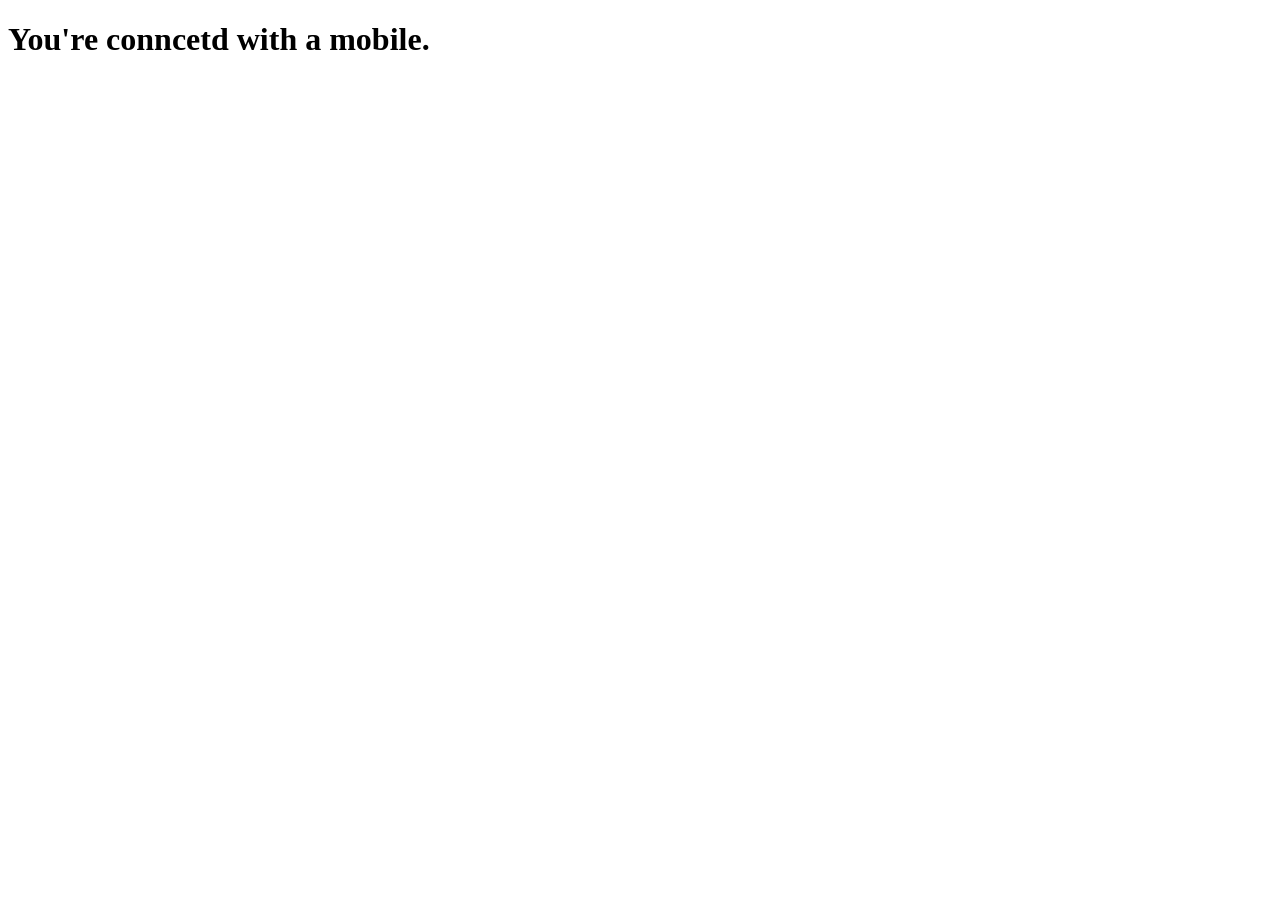
==== frontend/mobile/index.html @ 247cf0d7 "Add files via upload" ====
<!DOCTYPE html>
<html lang="en">
<head>
    <meta charset="UTF-8">
    <meta name="viewport" content="width=device-width, initial-scale=1.0">
    <title>Document</title>
</head>
<body>
    <h1>You're conncetd with a mobile.</h1>
</body>
</html>
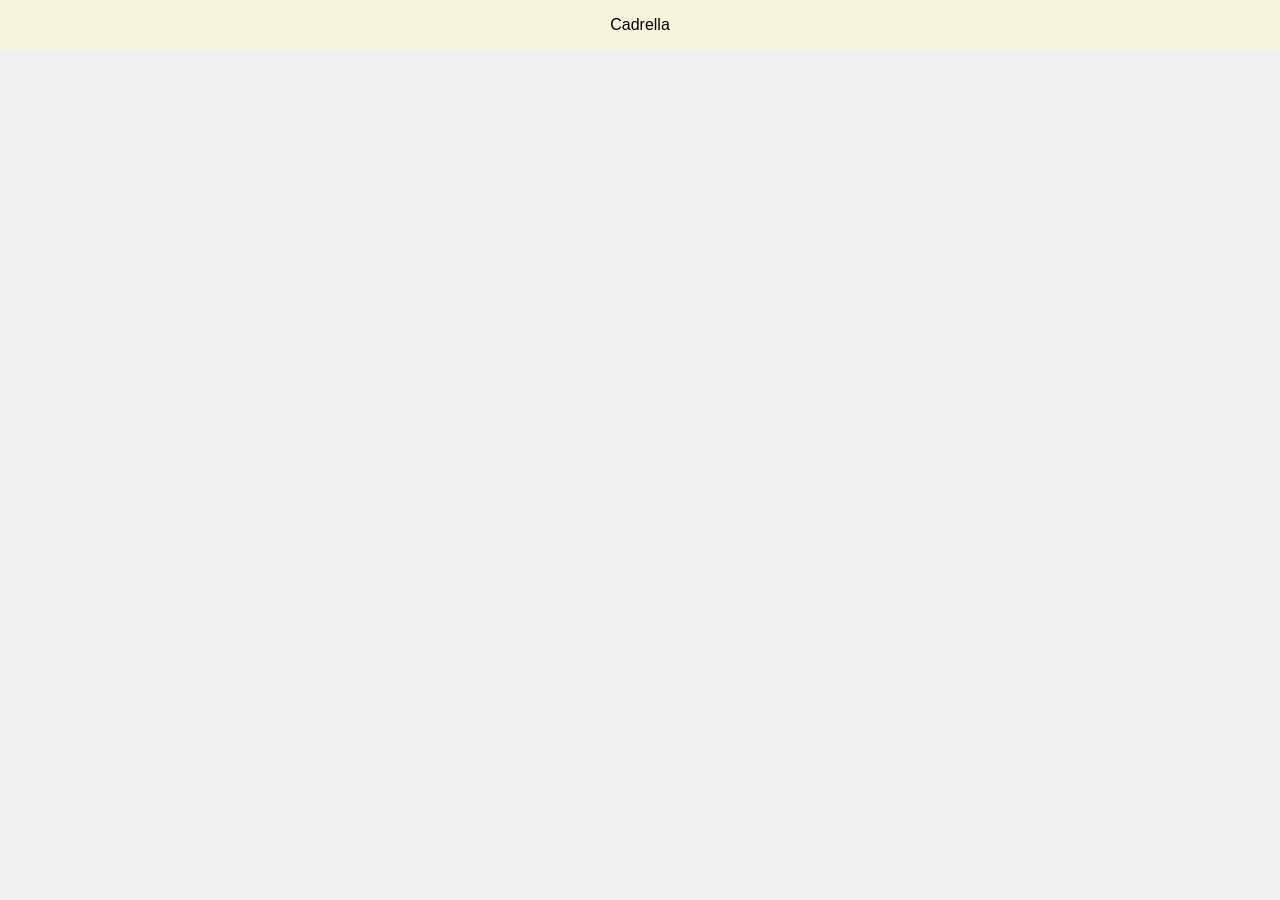
==== commit 33409fa8: "Update index.html" ====
--- a/frontend/mobile/index.html
+++ b/frontend/mobile/index.html
@@ -4,8 +4,30 @@
     <meta charset="UTF-8">
     <meta name="viewport" content="width=device-width, initial-scale=1.0">
     <title>Document</title>
+    <style>
+        body {
+            margin: 0;
+            padding: 0;
+            background-color: #f0f0f0;
+            font-family: Arial, sans-serif;
+        }
+        #header{
+            background-color: beige;
+            width: 100%;
+            height: 50px;
+
+            display: flex;
+            align-items: center;
+            justify-content: center;
+        }
+    </style>
 </head>
 <body>
-    <h1>You're conncetd with a mobile.</h1>
+    <header id="header">
+        <div>
+            <p id="logo_text">Cadrella</p>
+        </div>
+    </header>
+    <!--<h1>You're conncetd with a mobile. HIHI</h1>-->
 </body>
-</html>+</html>
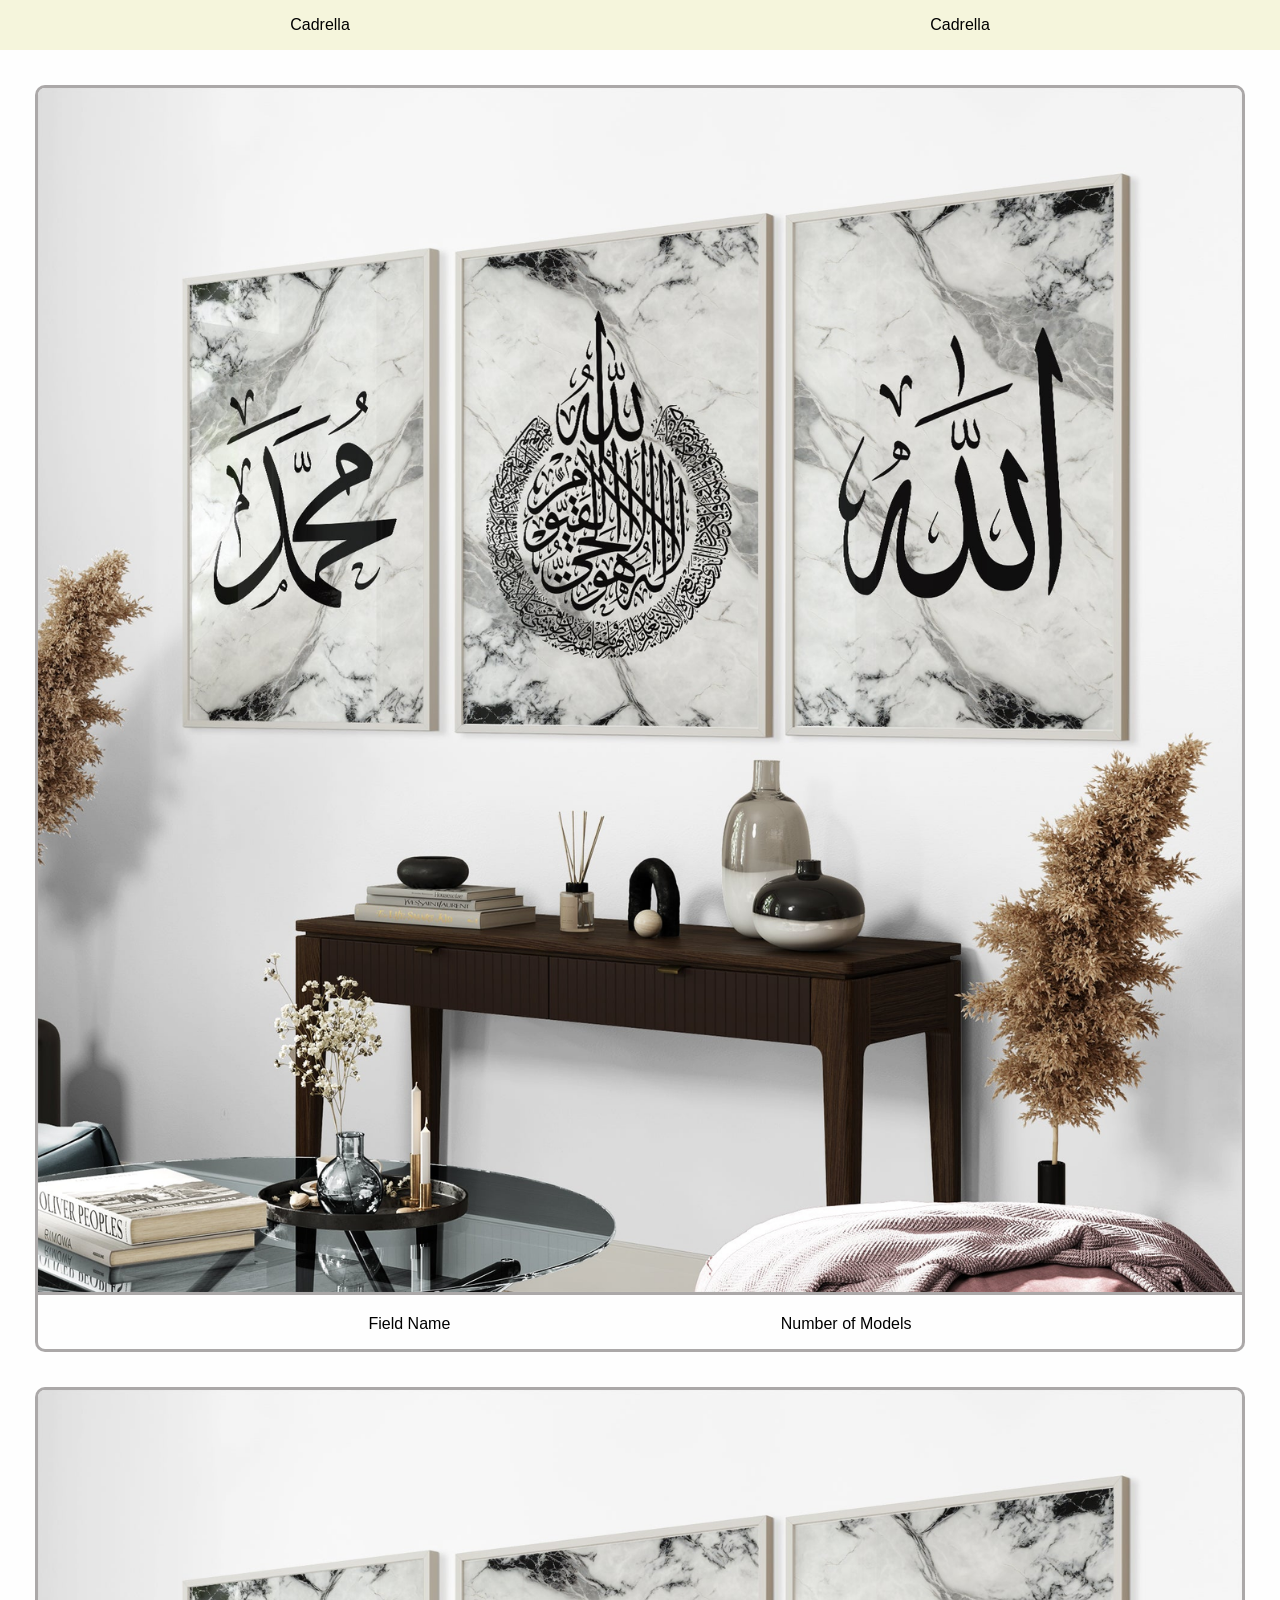
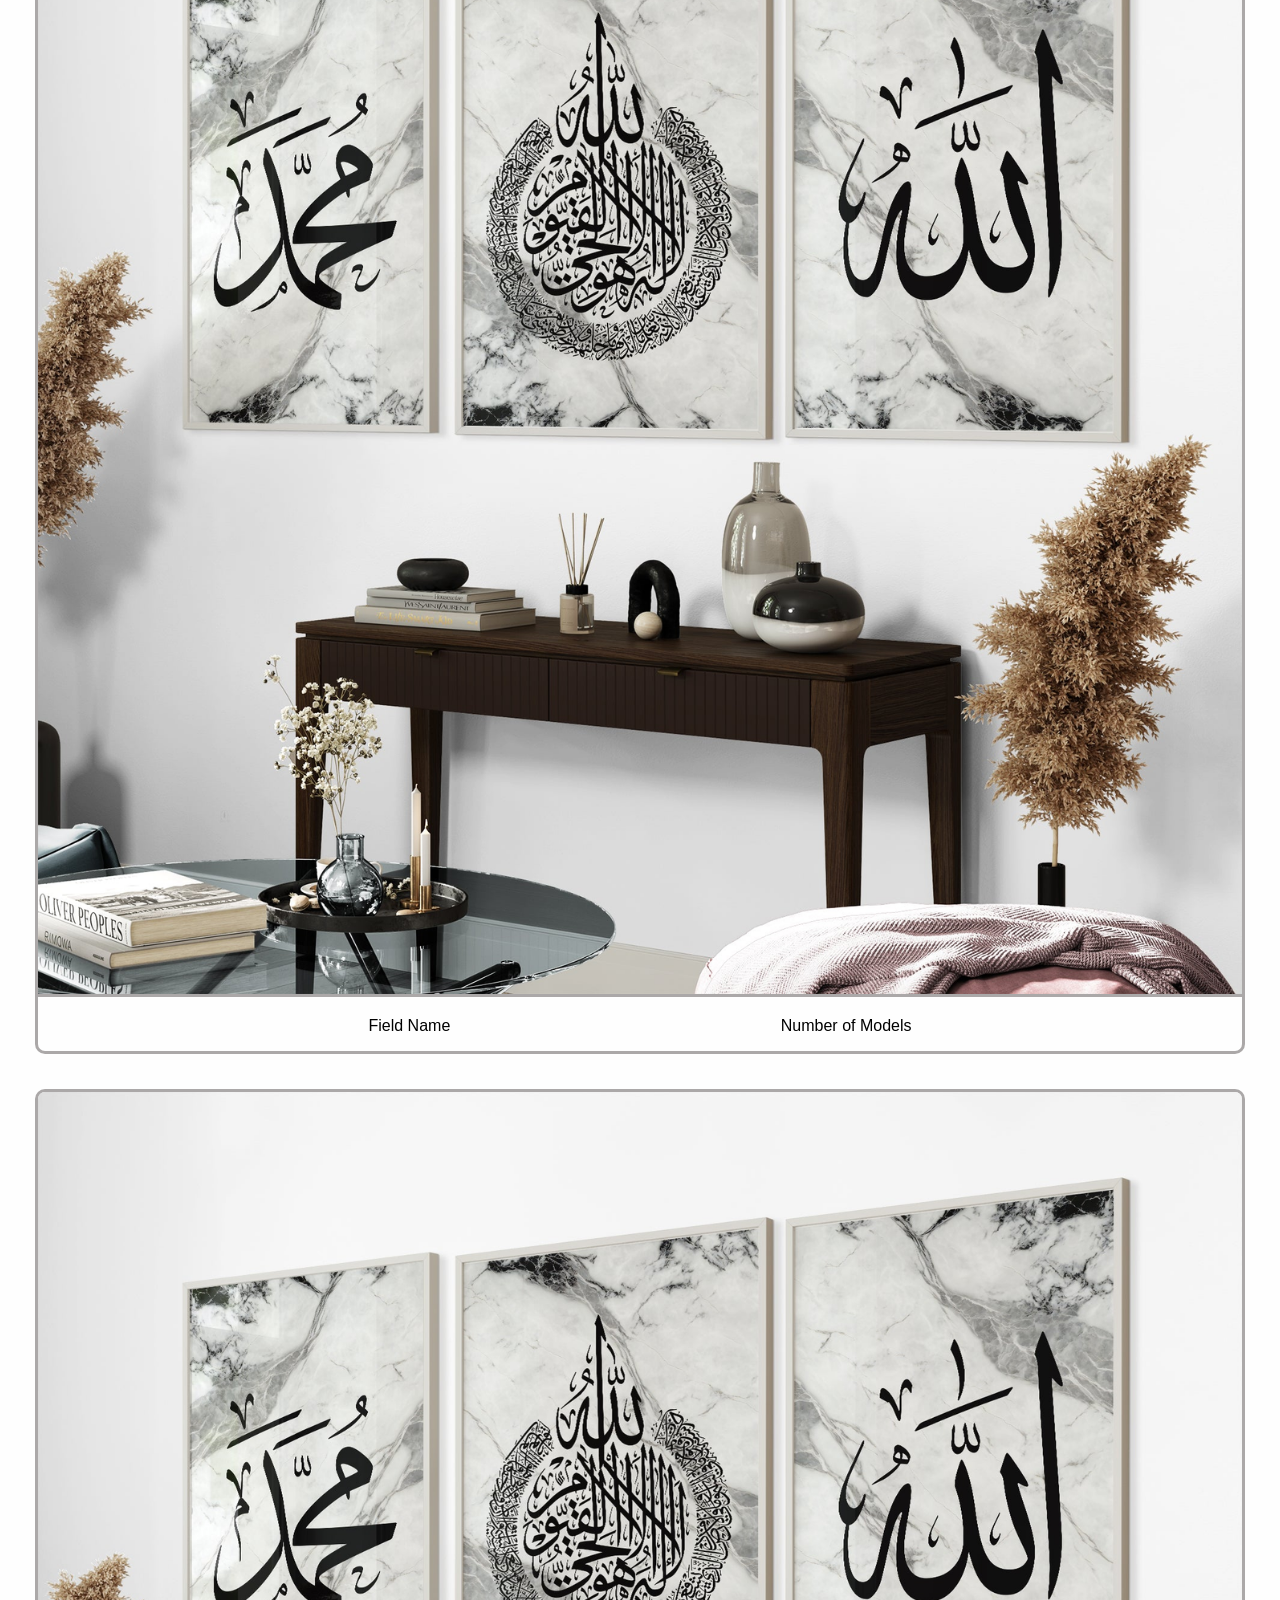
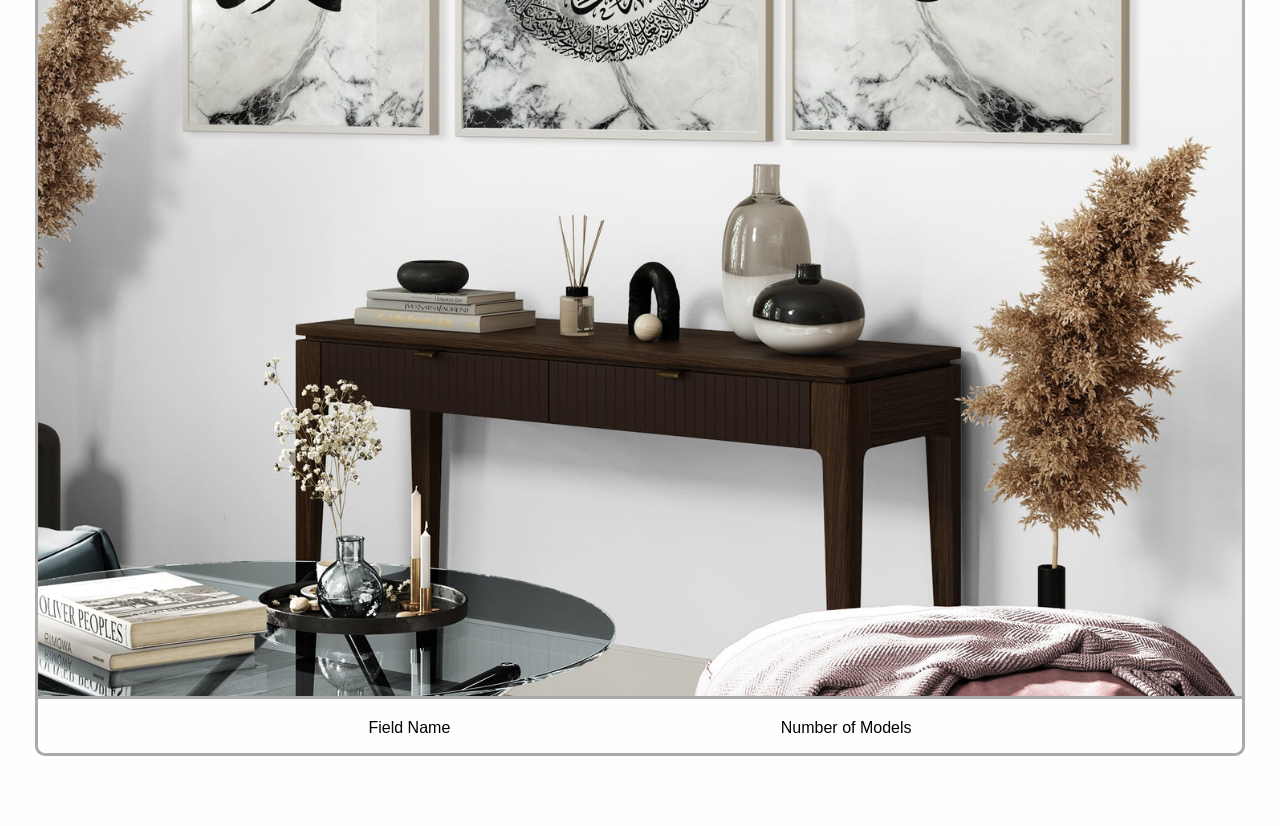
==== commit 8fb9a1c5: "Add files via upload" ====
--- a/frontend/mobile/index.html
+++ b/frontend/mobile/index.html
@@ -17,8 +17,62 @@
             height: 50px;
 
             display: flex;
+            flex-direction: row;
             align-items: center;
             justify-content: center;
+        }
+        div {
+            flex: 0.5;
+            display: flex;
+            align-items: center;
+            justify-content: center;
+        }
+        #main_content {
+            display: flex;
+            flex-direction: column;
+            align-items: center;
+            padding: 35px;
+            background-color: #FEFEFE;
+            height: Auto;
+        }
+        .field {
+            flex: 0.5;
+            width: 100%;
+            background-color: #FEFEFE;
+
+            display: flex;
+            flex-direction: column;
+
+            margin-bottom: 35px;
+
+        }
+        .image_section {
+            flex: 0.7;
+            overflow: hidden;
+            border: solid;
+            border-color: #aba8a8;
+            border-top-right-radius: 10px;
+            border-top-left-radius: 10px;
+            border-bottom: transparent;     
+        }
+        .field_name_section {
+            flex: 0.3;
+            background-color: #FEFEFE;
+            display: flex;
+            flex-direction: row;
+            align-items: center;
+            justify-content: space-evenly;
+
+            border: solid;
+            border-color: #aba8a8;
+            border-bottom-right-radius: 10px;
+            border-bottom-left-radius: 10px;
+            border-top: transparent; 
+        }
+        .field_image {
+            width: 100%;
+            border-bottom: solid;
+            border-color: #aba8a8;
         }
     </style>
 </head>
@@ -27,7 +81,41 @@
         <div>
             <p id="logo_text">Cadrella</p>
         </div>
+        <div>
+            <p id="logo_text">Cadrella</p>
+        </div>
     </header>
+    <section id="main_content">
+        <section class="field">
+            <section class="image_section">
+                <img src="Frame.png" class="field_image" alt="Field Image">
+            </section>
+            <section class="field_name_section">
+                <p>Field Name</p>
+                <p>Number of Models</p>
+            </section>
+        </section>
+
+        <section class="field">
+            <section class="image_section">
+                <img src="Frame.png" class="field_image" alt="Field Image">
+            </section>
+            <section class="field_name_section">
+                <p>Field Name</p>
+                <p>Number of Models</p>
+            </section>
+        </section>
+
+        <section class="field">
+            <section class="image_section">
+                <img src="Frame.png" class="field_image" alt="Field Image">
+            </section>
+            <section class="field_name_section">
+                <p>Field Name</p>
+                <p>Number of Models</p>
+            </section>
+        </section>
+    </section>
     <!--<h1>You're conncetd with a mobile. HIHI</h1>-->
 </body>
-</html>
+</html>
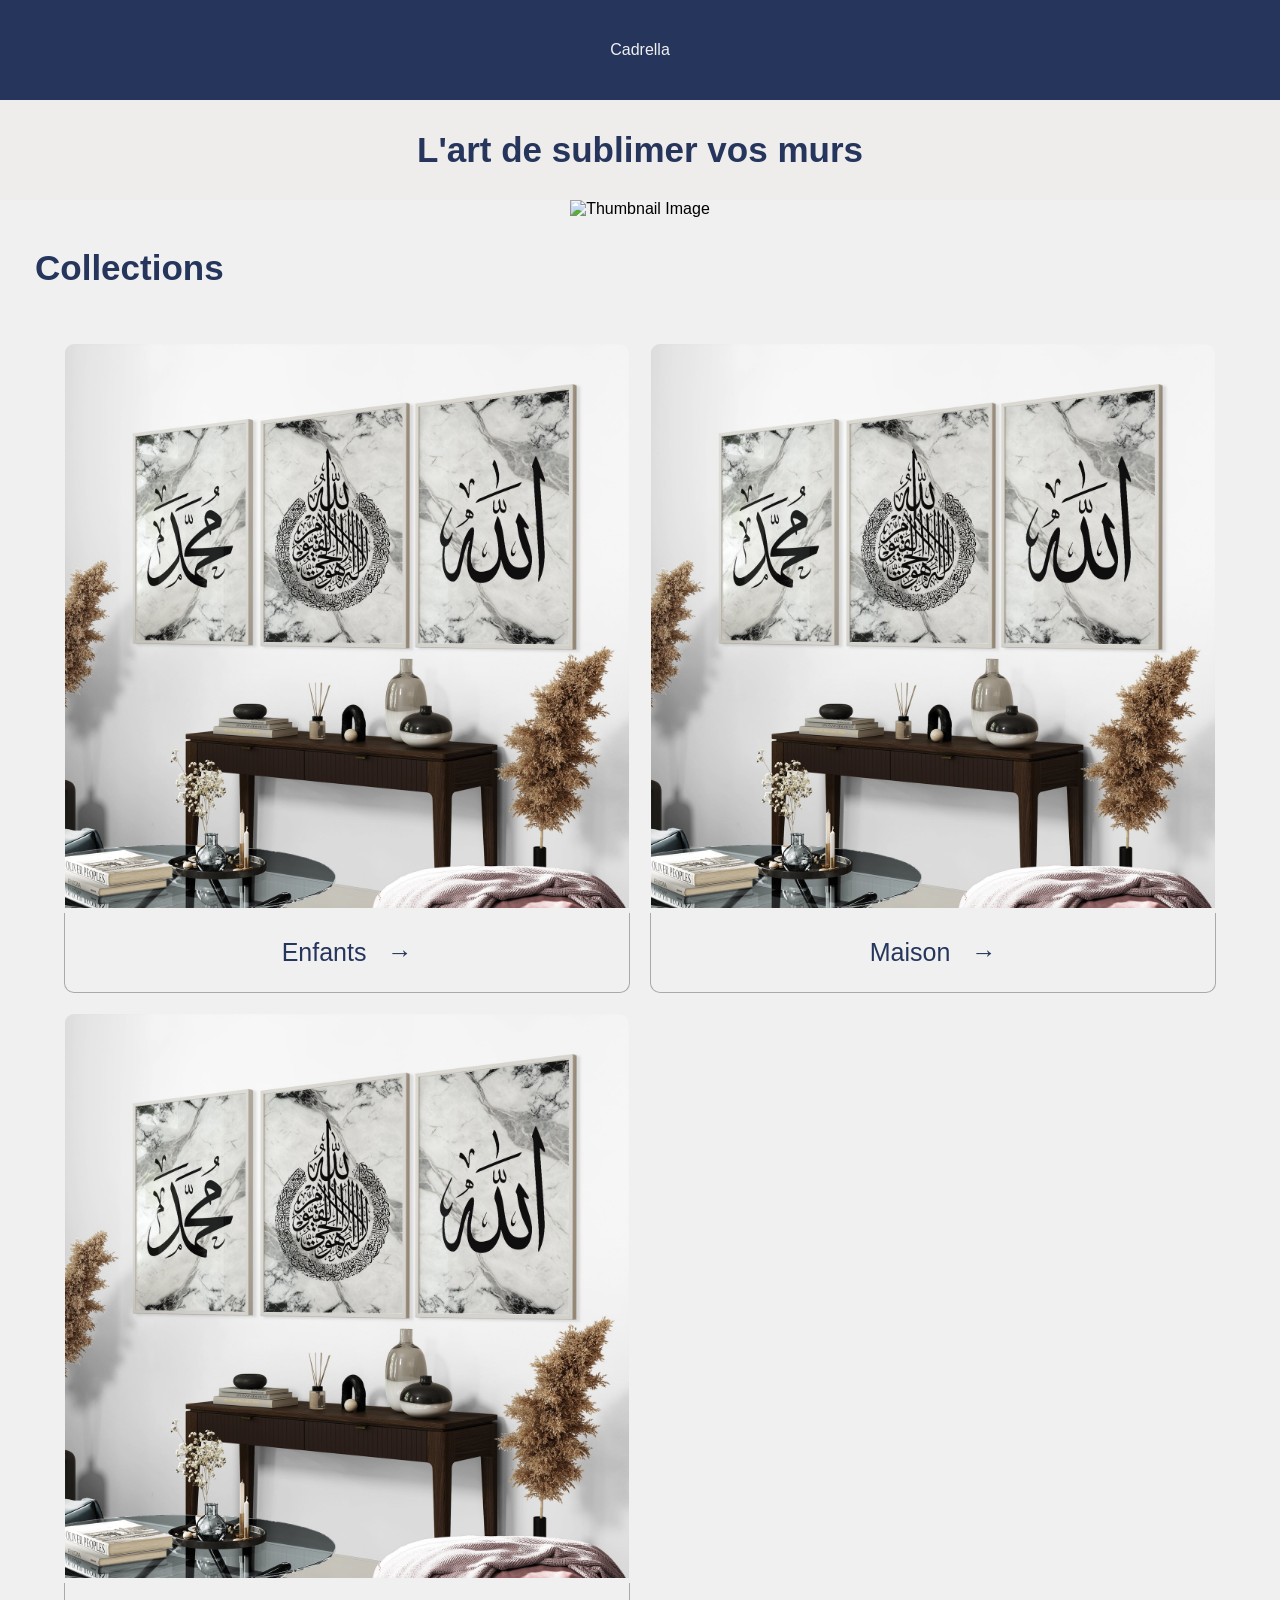
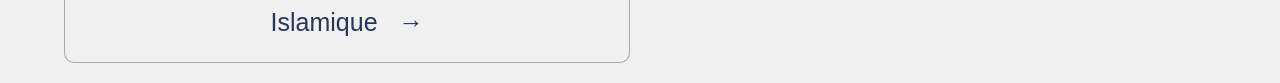
==== commit 940061df: "Update index.html" ====
--- a/frontend/mobile/index.html
+++ b/frontend/mobile/index.html
@@ -10,16 +10,27 @@
             padding: 0;
             background-color: #f0f0f0;
             font-family: Arial, sans-serif;
-        }
+
+            display: flex;
+            flex-direction: column;
+            align-items: center;
+            justify-content: center;
+
+            background-color: #f0f0f0;
+            }
         #header{
-            background-color: beige;
+            background-color: #25355b;
             width: 100%;
-            height: 50px;
+            height: 100px;
 
             display: flex;
             flex-direction: row;
             align-items: center;
             justify-content: center;
+
+            color: #f0f0f0;
+
+            box-shadow: 0 4px 8px rgba(0, 0, 0, 1);
         }
         div {
             flex: 0.5;
@@ -28,36 +39,43 @@
             justify-content: center;
         }
         #main_content {
-            display: flex;
+            display: grid;
+            width: 90%;
+            grid-template-columns: repeat(2, 1fr);
             flex-direction: column;
             align-items: center;
-            padding: 35px;
-            background-color: #FEFEFE;
+            background-color: #f0f0f0;
             height: Auto;
+
+            align-items: center;
+            justify-content: center;
+
+            gap: 20px;
+            padding: 20px;
+
+            padding-top: 25px;
         }
         .field {
-            flex: 0.5;
             width: 100%;
-            background-color: #FEFEFE;
+            height: auto;
+            background-color: #f0f0f0;
 
             display: flex;
             flex-direction: column;
-
-            margin-bottom: 35px;
-
         }
         .image_section {
-            flex: 0.7;
+            flex: 0.8;
             overflow: hidden;
             border: solid;
-            border-color: #aba8a8;
+            border-color: #f0f0f0;
+            border-width: 1px;
             border-top-right-radius: 10px;
             border-top-left-radius: 10px;
             border-bottom: transparent;     
         }
         .field_name_section {
-            flex: 0.3;
-            background-color: #FEFEFE;
+            flex: 0.2;
+            background-color: #f0f0f0;
             display: flex;
             flex-direction: row;
             align-items: center;
@@ -65,14 +83,54 @@
 
             border: solid;
             border-color: #aba8a8;
+            border-width: 1px;
             border-bottom-right-radius: 10px;
             border-bottom-left-radius: 10px;
-            border-top: transparent; 
+            border-top: transparent;
+        }
+        .field_name {
+            font-size: 25px;
+            font-weight: 100;
+            color: #25355b;
         }
         .field_image {
             width: 100%;
             border-bottom: solid;
-            border-color: #aba8a8;
+            border-width: 1px;
+            border-color: #f0f0f0;
+        }
+        .thumbnail_image {
+            width: 100%;
+            height: auto;
+        }
+        #Caption {
+            width: 100%;
+            height: 100px;
+            background-color: #efecec;
+
+            display: flex;
+            align-items: center;
+            justify-content: center;
+
+            font-size: 35px;
+            font-weight: bold;
+            color: #25355b;
+        }
+        #collections {
+            width: 100%;
+            height: 100px;
+            background-color: #f0f0f0;
+
+
+            display: flex;
+            align-items: center;
+
+            box-sizing: border-box;
+            padding-left: 35px;
+
+            font-size: 35px;
+            font-weight: bold;
+            color: #25355b;
         }
     </style>
 </head>
@@ -81,18 +139,27 @@
         <div>
             <p id="logo_text">Cadrella</p>
         </div>
-        <div>
-            <p id="logo_text">Cadrella</p>
-        </div>
     </header>
+
+    <section id="Caption">
+        <p>L'art de sublimer vos murs</p>
+    </section>
+
+    <section id="Thumbnail">
+        <img src="MainFrame.png" class="thumbnail_image" alt="Thumbnail Image">
+    </section>
+
+    <section id="collections">
+        <p>Collections</p>
+    </section>
+    
     <section id="main_content">
         <section class="field">
             <section class="image_section">
                 <img src="Frame.png" class="field_image" alt="Field Image">
             </section>
             <section class="field_name_section">
-                <p>Field Name</p>
-                <p>Number of Models</p>
+                <p class="field_name">Enfants &nbsp; &rarr;</p>
             </section>
         </section>
 
@@ -101,8 +168,7 @@
                 <img src="Frame.png" class="field_image" alt="Field Image">
             </section>
             <section class="field_name_section">
-                <p>Field Name</p>
-                <p>Number of Models</p>
+                <p class="field_name">Maison &nbsp; &rarr;</p>
             </section>
         </section>
 
@@ -111,11 +177,10 @@
                 <img src="Frame.png" class="field_image" alt="Field Image">
             </section>
             <section class="field_name_section">
-                <p>Field Name</p>
-                <p>Number of Models</p>
+                <p class="field_name">Islamique &nbsp; &rarr;</p>
             </section>
         </section>
     </section>
     <!--<h1>You're conncetd with a mobile. HIHI</h1>-->
 </body>
-</html>+</html>
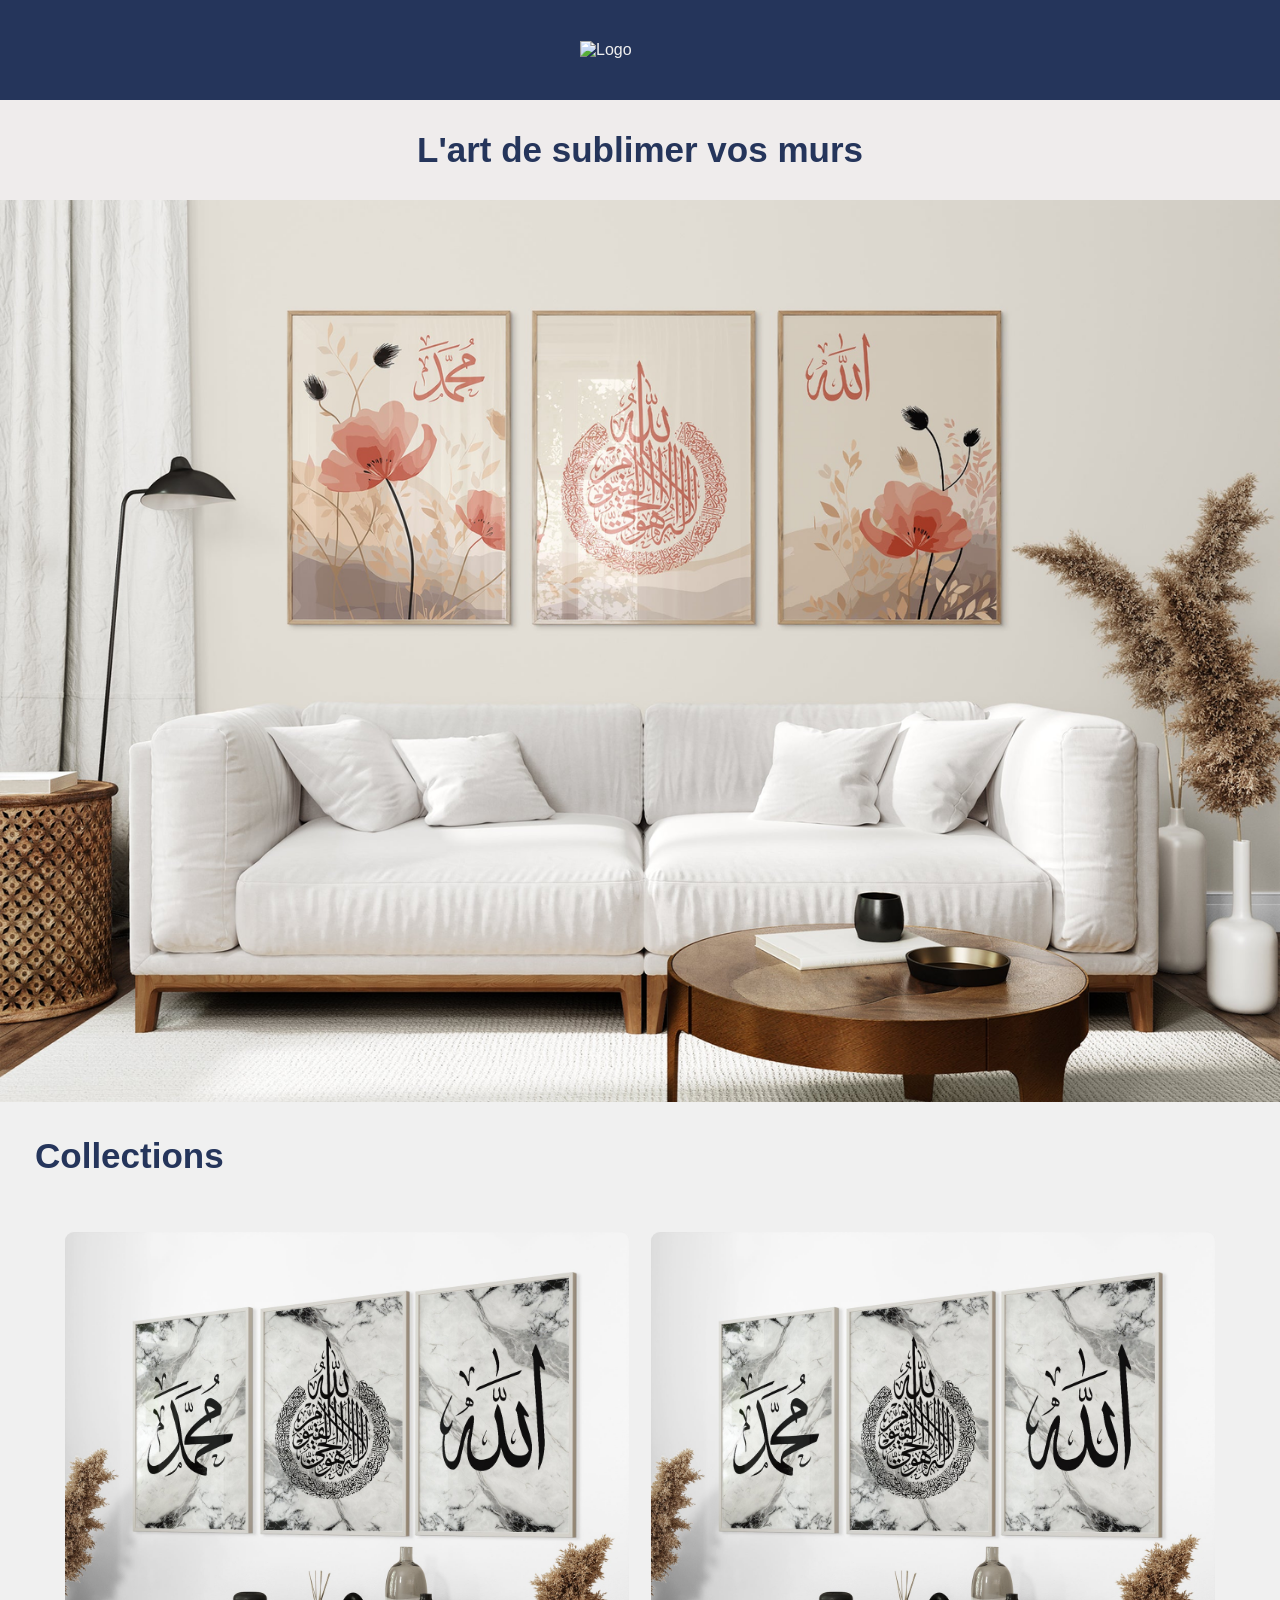
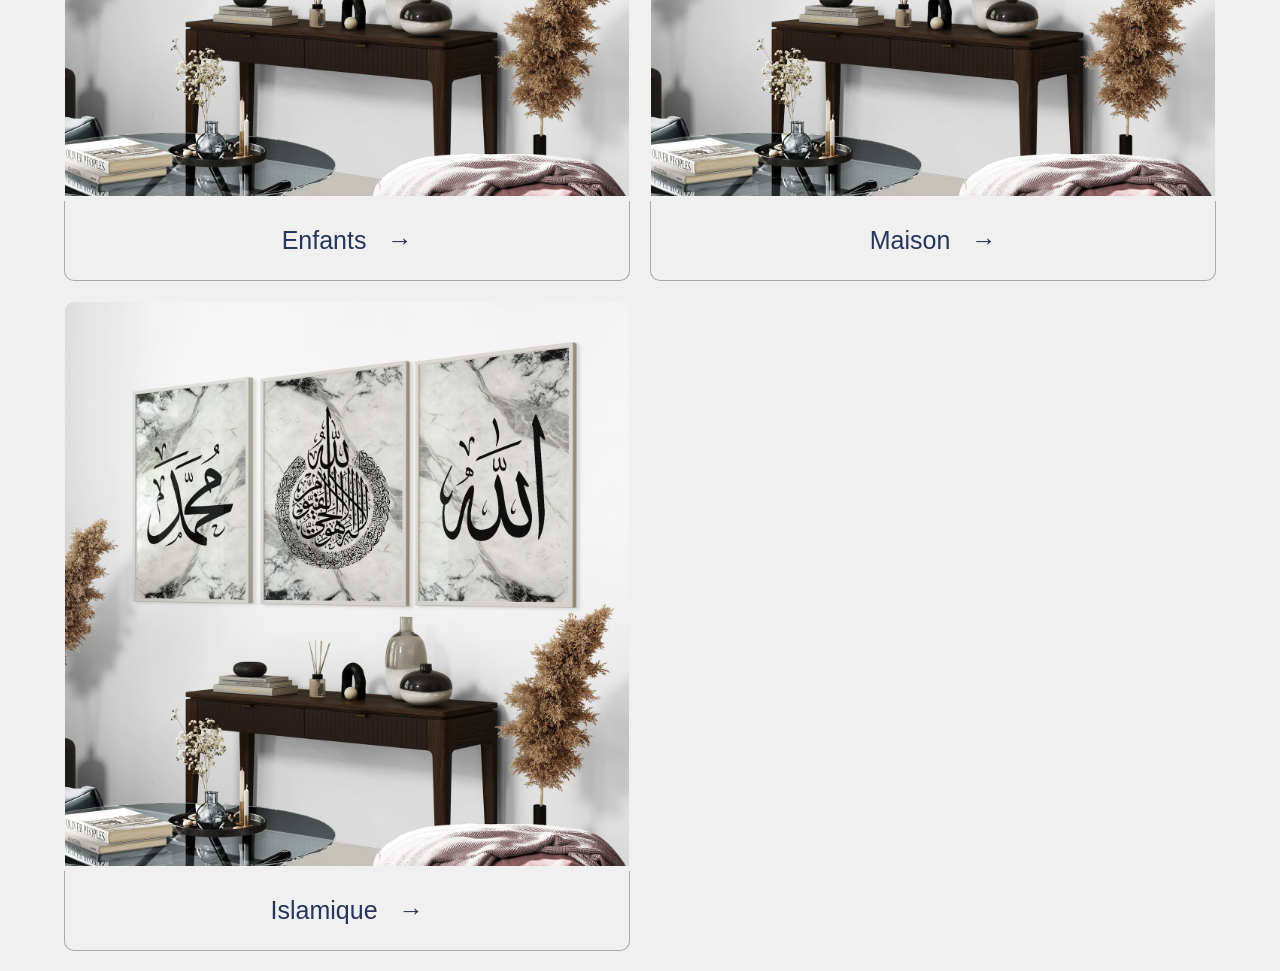
==== commit 52f3bb23: "Update index.html" ====
--- a/frontend/mobile/index.html
+++ b/frontend/mobile/index.html
@@ -136,9 +136,11 @@
 </head>
 <body>
     <header id="header">
+        <!--<div>
+            <p id="logo_text">Cadrella</p>
+        </div>-->
         <div>
-            <p id="logo_text">Cadrella</p>
-        </div>
+            <img src="logo.png" alt="Logo" style="width: 120px; height: auto;">
     </header>
 
     <section id="Caption">
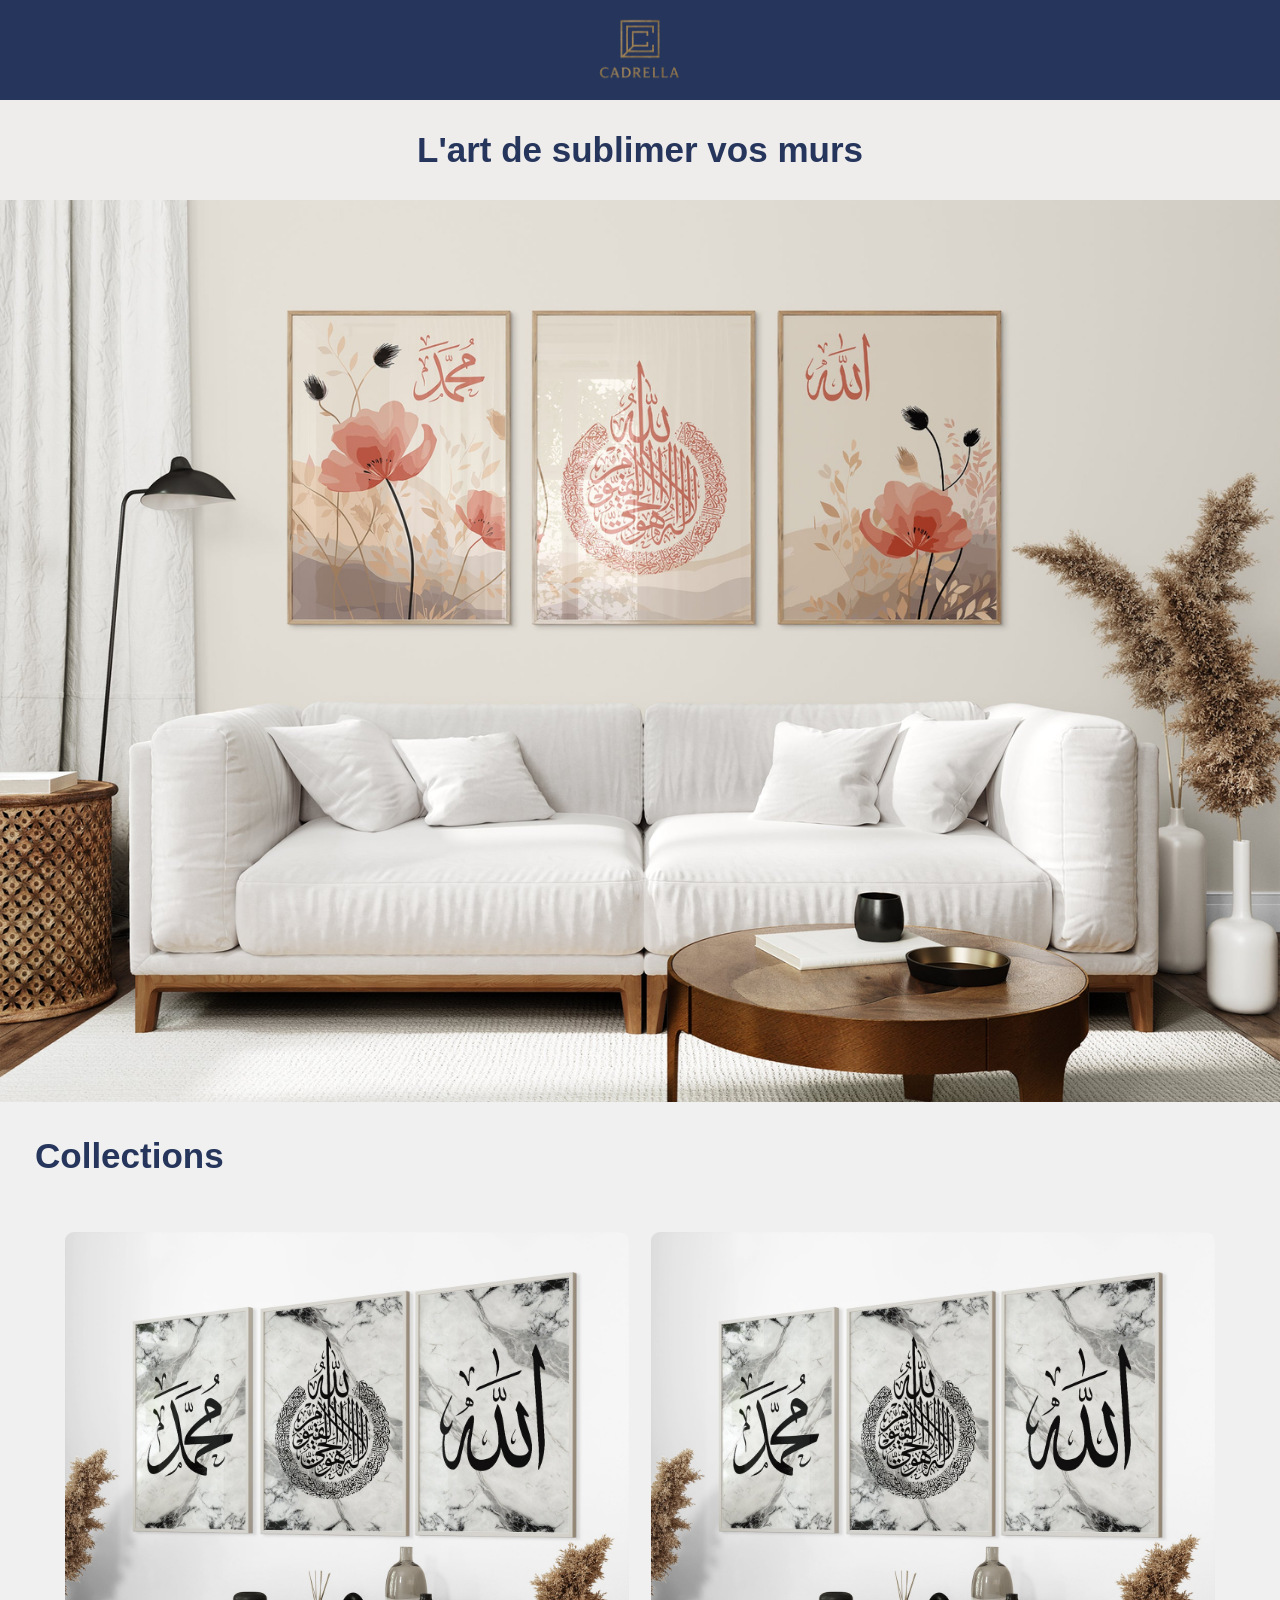
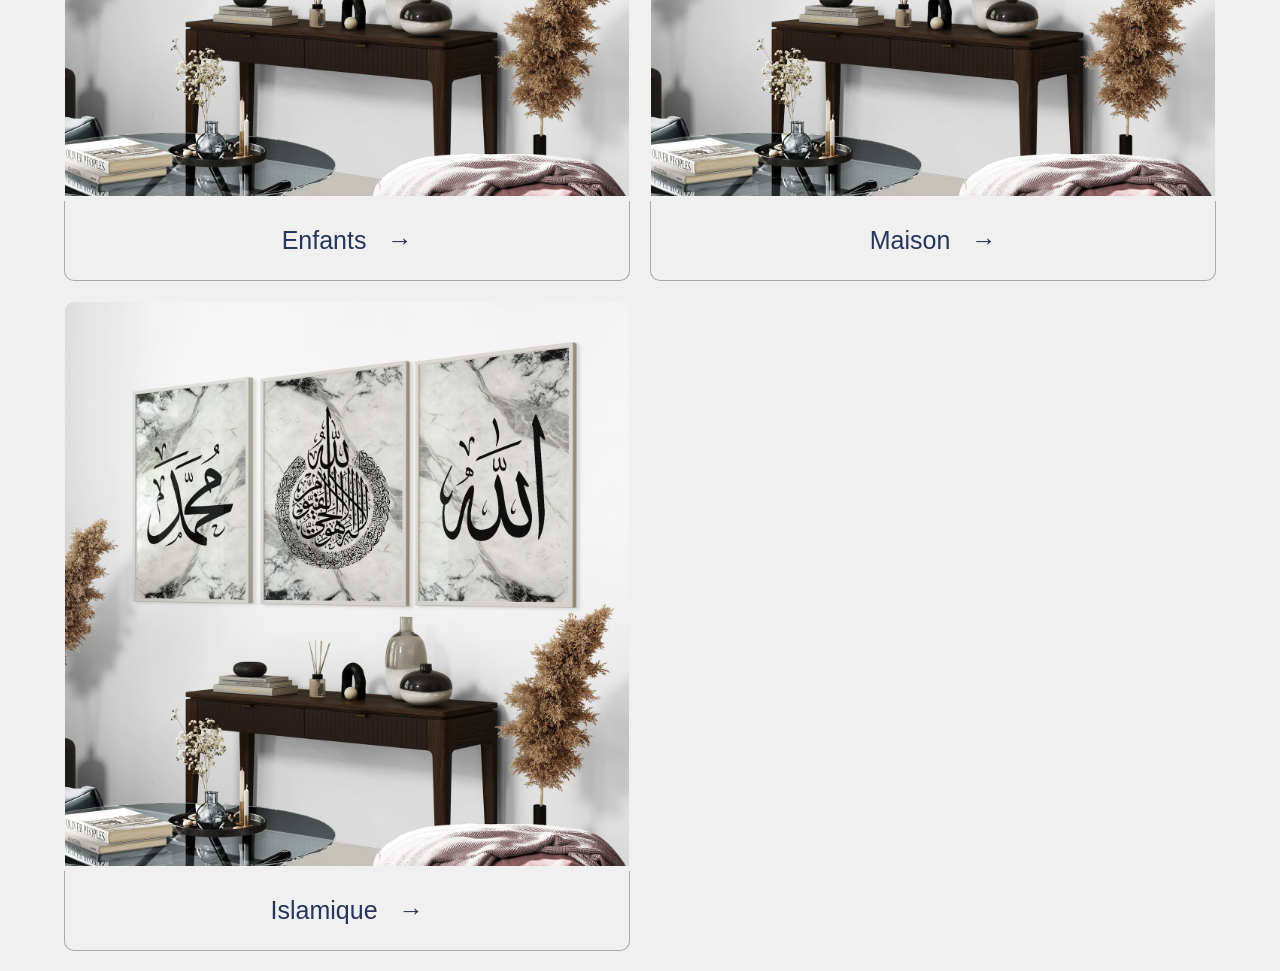
==== commit 6c7da0e4: "Update index.html" ====
--- a/frontend/mobile/index.html
+++ b/frontend/mobile/index.html
@@ -140,7 +140,7 @@
             <p id="logo_text">Cadrella</p>
         </div>-->
         <div>
-            <img src="logo.png" alt="Logo" style="width: 120px; height: auto;">
+            <img src="Logo.png" alt="Logo" style="width: 120px; height: auto;">
     </header>
 
     <section id="Caption">
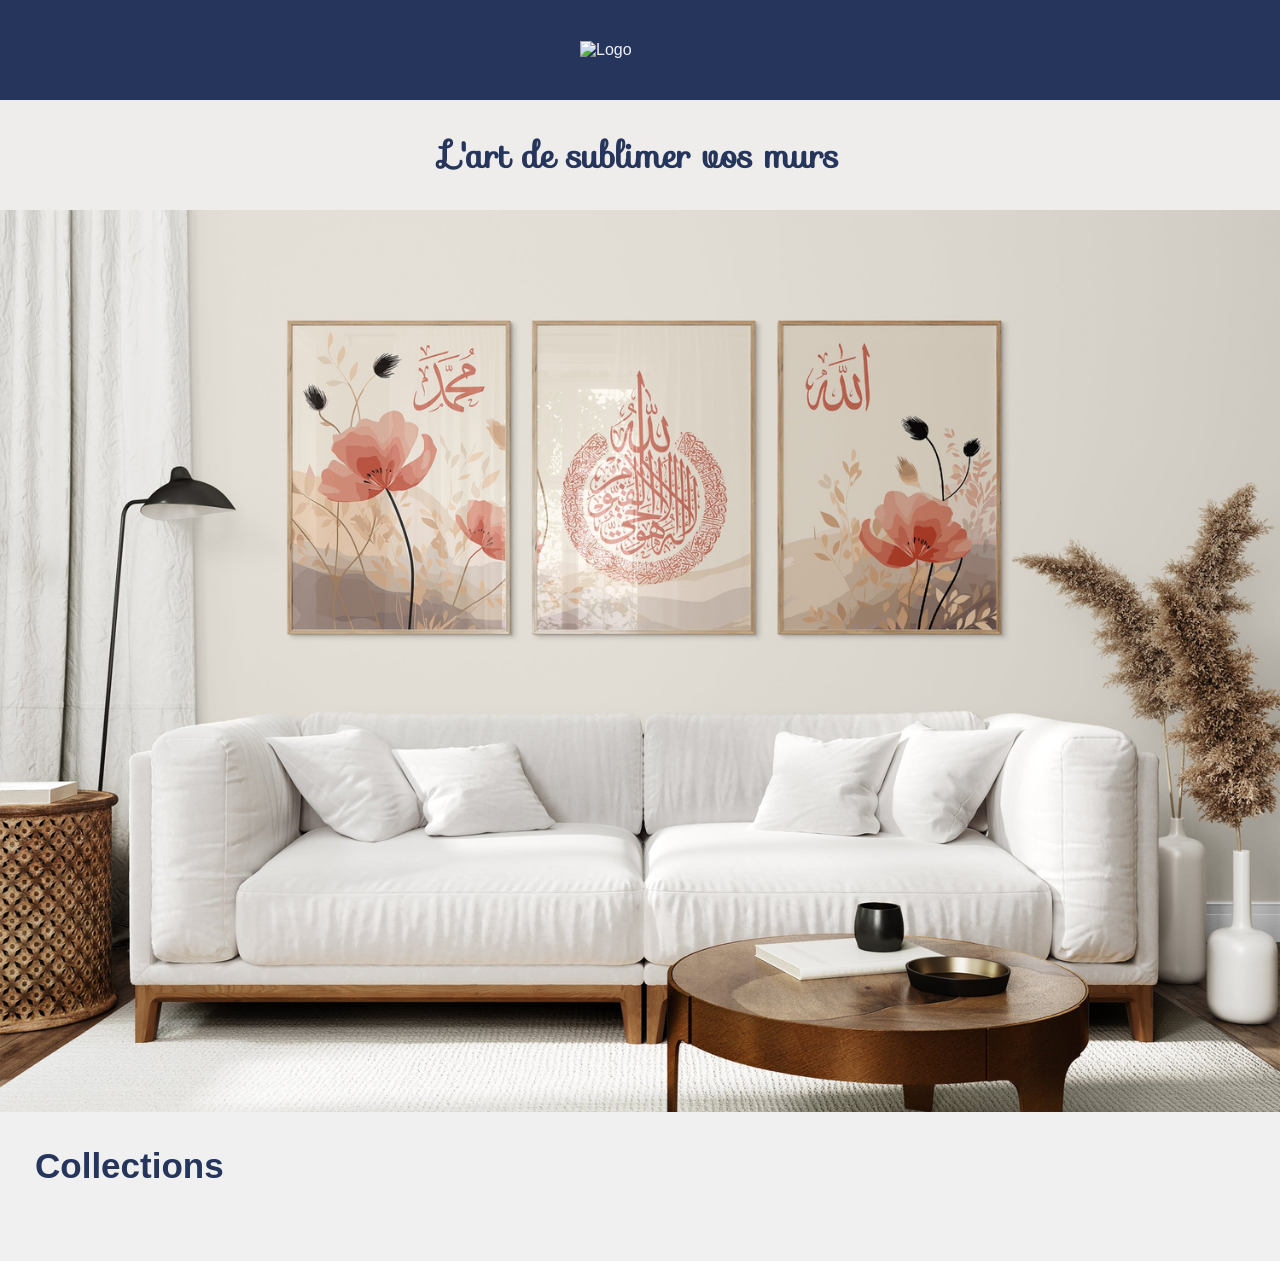
==== commit 8d47470a: "Update index.html" ====
--- a/frontend/mobile/index.html
+++ b/frontend/mobile/index.html
@@ -3,6 +3,7 @@
 <head>
     <meta charset="UTF-8">
     <meta name="viewport" content="width=device-width, initial-scale=1.0">
+    <link rel="stylesheet" href="https://fonts.googleapis.com/css?family=Sofia">
     <title>Document</title>
     <style>
         body {
@@ -62,12 +63,14 @@
 
             display: flex;
             flex-direction: column;
+
+            cursor: pointer;
         }
         .image_section {
             flex: 0.8;
             overflow: hidden;
             border: solid;
-            border-color: #f0f0f0;
+            border-color: #aba8a8;
             border-width: 1px;
             border-top-right-radius: 10px;
             border-top-left-radius: 10px;
@@ -97,7 +100,7 @@
             width: 100%;
             border-bottom: solid;
             border-width: 1px;
-            border-color: #f0f0f0;
+            border-color: #aba8a8;
         }
         .thumbnail_image {
             width: 100%;
@@ -105,7 +108,7 @@
         }
         #Caption {
             width: 100%;
-            height: 100px;
+            height: 110px;
             background-color: #efecec;
 
             display: flex;
@@ -115,6 +118,10 @@
             font-size: 35px;
             font-weight: bold;
             color: #25355b;
+
+            text-align: center;
+
+            font-family: "Sofia", sans-serif;
         }
         #collections {
             width: 100%;
@@ -140,7 +147,7 @@
             <p id="logo_text">Cadrella</p>
         </div>-->
         <div>
-            <img src="Logo.png" alt="Logo" style="width: 120px; height: auto;">
+            <img src="logo.png" alt="Logo" style="width: 120px; height: auto;">
     </header>
 
     <section id="Caption">
@@ -156,7 +163,7 @@
     </section>
     
     <section id="main_content">
-        <section class="field">
+        <!--<section class="field">
             <section class="image_section">
                 <img src="Frame.png" class="field_image" alt="Field Image">
             </section>
@@ -181,8 +188,11 @@
             <section class="field_name_section">
                 <p class="field_name">Islamique &nbsp; &rarr;</p>
             </section>
-        </section>
+        </section>-->
     </section>
     <!--<h1>You're conncetd with a mobile. HIHI</h1>-->
 </body>
+
+<script src="createField.js"></script>
+<script src="createCatalogues.js"></script>
 </html>
